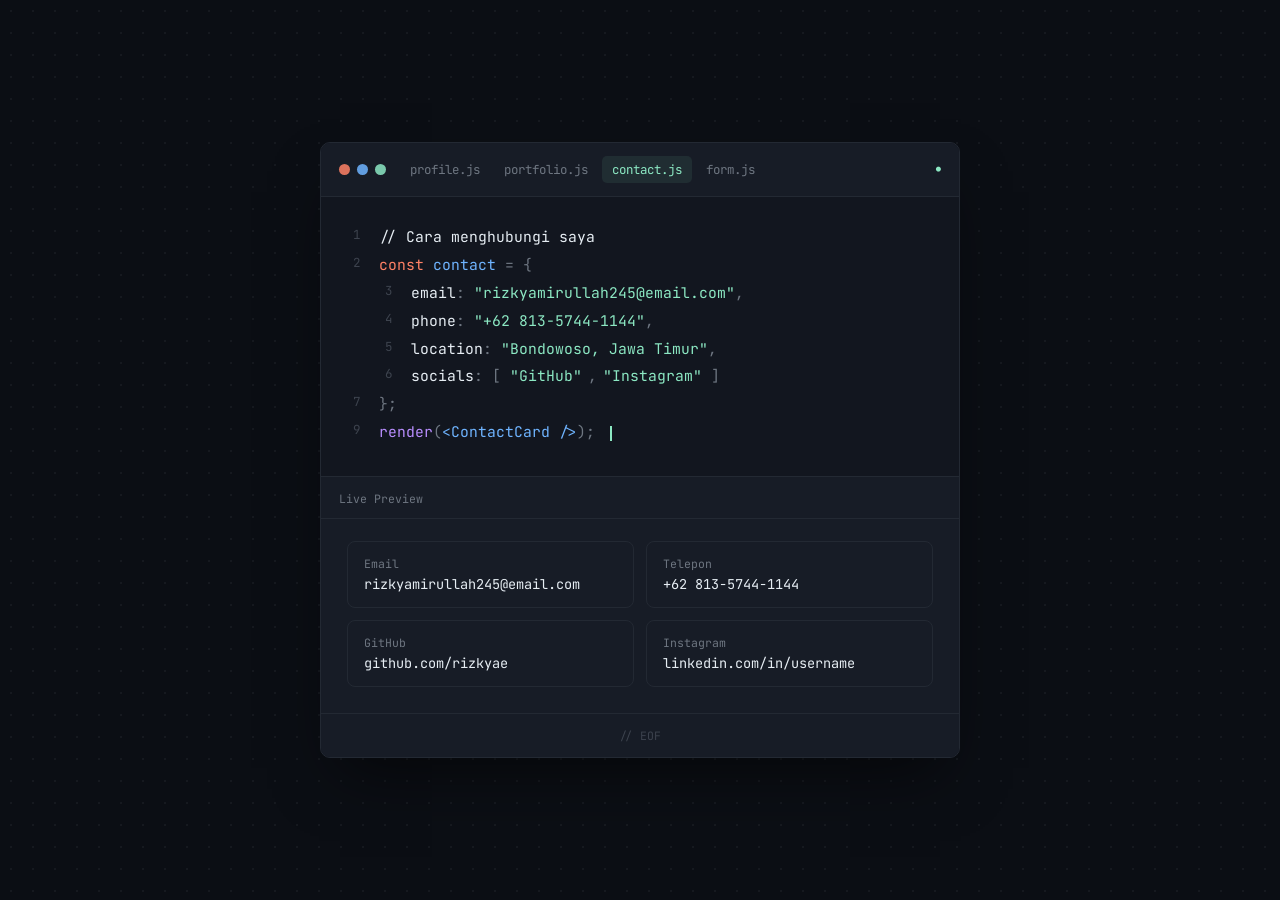
==== kontak.html @ 6791084a "Add files via upload" ====
<!DOCTYPE html>
<html lang="id">
<head>
    <meta charset="UTF-8">
    <meta name="viewport" content="width=device-width, initial-scale=1.0">
    <title>Kontak — M Miftahul Rizky A</title>
    <link rel="preconnect" href="https://fonts.googleapis.com">
    <link rel="preconnect" href="https://fonts.gstatic.com" crossorigin>
    <link href="https://fonts.googleapis.com/css2?family=JetBrains+Mono:ital,wght@0,400;0,500;0,600;0,700;1,400&display=swap" rel="stylesheet">
    <link rel="stylesheet" href="style.css">
</head>
<body>

    <main class="editor" role="main" aria-label="Halaman kontak dalam bentuk kode">

        <div class="titlebar">
            <div class="dots" aria-hidden="true">
                <span class="dot dot-a"></span>
                <span class="dot dot-b"></span>
                <span class="dot dot-c"></span>
            </div>
            <nav class="tabs" aria-label="Navigasi halaman">
                <a href="index.html" class="tab">profile.js</a>
                <a href="portofolio.html" class="tab">portfolio.js</a>
                <a href="kontak.html" class="tab active">contact.js</a>
                <a href="formulir.html" class="tab">form.js</a>
            </nav>
            <span class="filestatus" aria-hidden="true">●</span>
        </div>

        <div class="editor-body">

            <p class="line comment">
                <span class="token-comment">// Cara menghubungi saya</span>
            </p>

            <p class="line">
                <span class="keyword">const</span> <span class="variable">contact</span> <span class="punct">= {</span>
            </p>

            <p class="line indent">
                <span class="key">email</span><span class="punct">:</span> <span class="string">"rizkyamirullah245@email.com"</span><span class="punct">,</span>
            </p>

            <p class="line indent">
                <span class="key">phone</span><span class="punct">:</span> <span class="string">"+62 813-5744-1144"</span><span class="punct">,</span>
            </p>

            <p class="line indent">
                <span class="key">location</span><span class="punct">:</span> <span class="string">"Bondowoso, Jawa Timur"</span><span class="punct">,</span>
            </p>

            <p class="line indent skills-line">
                <span class="key">socials</span><span class="punct">: [</span>
                <span class="skills-list">
                    <span class="string chip">"GitHub"</span><span class="punct">,</span>
                    <span class="string chip">"Instagram"</span>
                </span>
                <span class="punct">]</span>
            </p>

            <p class="line">
                <span class="punct">};</span>
            </p>

            <p class="line blank" aria-hidden="true"></p>

            <p class="line call">
                <span class="func">render</span><span class="punct">(</span><span class="variable">&lt;ContactCard /&gt;</span><span class="punct">);</span>
                <span class="cursor" aria-hidden="true"></span>
            </p>

        </div>

        <div class="preview">
            <div class="preview-header">
                <span class="preview-label">Live Preview</span>
            </div>
            <div class="preview-body contact-grid">
                <a href="mailto:nama@email.com" class="contact-item">
                    <span class="contact-label">Email</span>
                    <span class="contact-value">rizkyamirullah245@email.com</span>
                </a>
                <a href="tel:+628xxxxxxxxx" class="contact-item">
                    <span class="contact-label">Telepon</span>
                    <span class="contact-value">+62 813-5744-1144</span>
                </a>
                <a href="https://github.com" target="_blank" rel="noopener" class="contact-item">
                    <span class="contact-label">GitHub</span>
                    <span class="contact-value">github.com/rizkyae</span>
                </a>
                <a href="https://linkedin.com" target="_blank" rel="noopener" class="contact-item">
                    <span class="contact-label">Instagram</span>
                    <span class="contact-value">linkedin.com/in/username</span>
                </a>
            </div>
        </div>

        <p class="eof">// EOF</p>

    </main>

</body>
</html>
---- style.css ----
:root {
    --bg: #0b0e14;
    --panel: #12161f;
    --titlebar: #171c26;
    --border: #232933;

    --text: #e6edf3;
    --muted: #6e7681;

    --coral: #ff8266;
    --mint: #8ce8c3;
    --lavender: #b98eff;
    --sky: #6fb4ff;

    --line-number: #3d434e;
    --focus-ring: #8ce8c3;

    --mono: 'JetBrains Mono', 'Fira Code', ui-monospace, SFMono-Regular, Menlo, Consolas, monospace;
}

* {
    margin: 0;
    padding: 0;
    box-sizing: border-box;
}

body {
    background-color: var(--bg);
    background-image:
        radial-gradient(circle, rgba(230, 237, 243, 0.05) 1px, transparent 1px);
    background-size: 22px 22px;
    color: var(--text);
    font-family: var(--mono);
    display: flex;
    justify-content: center;
    align-items: center;
    min-height: 100vh;
    padding: 32px 20px;
}

.editor {
    width: 100%;
    max-width: 640px;
    background: var(--panel);
    border: 1px solid var(--border);
    border-radius: 10px;
    overflow: hidden;
    box-shadow: 0 30px 60px -20px rgba(0, 0, 0, 0.6);
}

/* ---------- Titlebar ---------- */

.titlebar {
    display: flex;
    align-items: center;
    gap: 14px;
    padding: 13px 18px;
    background: var(--titlebar);
    border-bottom: 1px solid var(--border);
}

.dots {
    display: flex;
    gap: 7px;
}

.dot {
    width: 11px;
    height: 11px;
    border-radius: 50%;
    opacity: 0.85;
}

.dot-a { background: var(--coral); }
.dot-b { background: var(--sky); }
.dot-c { background: var(--mint); }

.filename {
    font-size: 0.8rem;
    color: var(--muted);
}

.tabs {
    display: flex;
    gap: 4px;
    overflow-x: auto;
    scrollbar-width: none;
}

.tabs::-webkit-scrollbar {
    display: none;
}

.tab {
    font-size: 0.78rem;
    color: var(--muted);
    text-decoration: none;
    padding: 5px 10px;
    border-radius: 5px;
    white-space: nowrap;
    transition: color 0.15s ease, background-color 0.15s ease;
}

.tab:hover,
.tab:focus-visible {
    color: var(--text);
}

.tab.active {
    color: var(--mint);
    background: rgba(140, 232, 195, 0.08);
}

.tab:focus-visible {
    outline: 2px solid var(--focus-ring);
    outline-offset: 2px;
}

.filestatus {
    margin-left: auto;
    font-size: 0.5rem;
    color: var(--mint);
    flex-shrink: 0;
}

/* ---------- Code body ---------- */

.editor-body {
    padding: 26px 26px 30px 0;
    font-size: 0.92rem;
    line-height: 1.9;
}

.line {
    position: relative;
    padding-left: 58px;
    padding-right: 26px;
    white-space: normal;
    overflow-wrap: break-word;
}

.line::before {
    counter-increment: code-line;
    content: counter(code-line);
    position: absolute;
    left: 0;
    width: 40px;
    text-align: right;
    color: var(--line-number);
    font-size: 0.85em;
    user-select: none;
}

.editor-body {
    counter-reset: code-line;
}

.line.blank {
    line-height: 1.2;
}

.line.blank::before {
    content: "";
}

.indent {
    padding-left: 90px;
}

.indent::before {
    left: 32px;
}

.keyword { color: var(--coral); }
.variable { color: var(--sky); }
.key { color: var(--text); }
.punct { color: var(--muted); }
.string { color: var(--mint); }
.func { color: var(--lavender); text-decoration: none; }

.string-multiline {
    display: inline;
}

.call .func {
    border-bottom: 1px solid transparent;
    transition: border-color 0.15s ease, color 0.15s ease;
}

.call .func:hover,
.call .func:focus-visible {
    color: var(--sky);
    border-bottom-color: currentColor;
}

.call .func:focus-visible {
    outline: 2px solid var(--focus-ring);
    outline-offset: 3px;
    border-radius: 2px;
}

/* ---------- Avatar ---------- */

.avatar-line {
    align-items: center;
}

.avatar {
    width: 44px;
    height: 44px;
    border-radius: 8px;
    object-fit: cover;
    vertical-align: middle;
    margin-left: 8px;
    border: 1px solid var(--border);
    transform: translateY(10px);
}

/* ---------- Skills ---------- */

.skills-list {
    display: inline-flex;
    flex-wrap: wrap;
    gap: 0 6px;
}

.chip {
    display: inline-block;
}

/* ---------- Cursor ---------- */

.cursor {
    display: inline-block;
    width: 2px;
    height: 1em;
    background: var(--mint);
    vertical-align: middle;
    margin-left: 6px;
    animation: blink 1.1s step-start infinite;
}

@keyframes blink {
    50% { opacity: 0; }
}

@media (prefers-reduced-motion: reduce) {
    .cursor {
        animation: none;
    }
    .call .func {
        transition: none;
    }
}

/* ---------- Live preview panel ---------- */

.preview {
    border-top: 1px solid var(--border);
    background: var(--titlebar);
}

.preview-header {
    padding: 10px 18px;
    border-bottom: 1px solid var(--border);
}

.preview-label {
    font-size: 0.72rem;
    color: var(--muted);
}

.preview-body {
    display: flex;
    flex-wrap: wrap;
    gap: 12px;
    padding: 22px 26px 26px;
}

.action {
    font-family: var(--mono);
    font-size: 0.88rem;
    text-decoration: none;
    padding: 11px 20px;
    border-radius: 7px;
    border: 1px solid transparent;
    transition: transform 0.15s ease, border-color 0.15s ease, background-color 0.15s ease, color 0.15s ease;
}

.action-primary {
    background: var(--mint);
    color: #0b0e14;
    font-weight: 600;
}

.action-primary:hover,
.action-primary:focus-visible {
    background: #a4f0d3;
    transform: translateY(-1px);
}

.action-secondary {
    background: transparent;
    color: var(--sky);
    border-color: var(--sky);
}

.action-secondary:hover,
.action-secondary:focus-visible {
    background: rgba(111, 180, 255, 0.1);
    transform: translateY(-1px);
}

.action-tertiary {
    background: transparent;
    color: var(--lavender);
    border-color: var(--border);
}

.action-tertiary:hover,
.action-tertiary:focus-visible {
    background: rgba(185, 142, 255, 0.08);
    border-color: var(--lavender);
    transform: translateY(-1px);
}

.action:focus-visible {
    outline: 2px solid var(--focus-ring);
    outline-offset: 2px;
}

/* ---------- EOF footer ---------- */

.eof {
    text-align: center;
    font-size: 0.72rem;
    color: var(--line-number);
    padding: 14px 0;
    background: var(--titlebar);
    border-top: 1px solid var(--border);
}

/* ---------- Project grid (portofolio.html) ---------- */

.project-grid {
    flex-direction: column;
    gap: 14px;
}

.project-card {
    position: relative;
    border: 1px solid var(--border);
    border-radius: 8px;
    padding: 18px 20px;
    background: var(--panel);
}

.project-index {
    display: block;
    font-size: 0.72rem;
    color: var(--line-number);
    margin-bottom: 6px;
}

.project-title {
    font-size: 0.98rem;
    font-weight: 600;
    color: var(--text);
    margin-bottom: 8px;
}

.project-desc {
    font-size: 0.82rem;
    line-height: 1.6;
    color: var(--muted);
    margin-bottom: 14px;
    max-width: 56ch;
}

.project-tags {
    display: flex;
    flex-wrap: wrap;
    gap: 6px;
    margin-bottom: 14px;
}

.tag {
    font-size: 0.72rem;
    color: var(--sky);
    border: 1px solid var(--border);
    border-radius: 5px;
    padding: 3px 9px;
}

.project-link {
    display: inline-block;
    font-size: 0.82rem;
    color: var(--mint);
    text-decoration: none;
    border-bottom: 1px solid transparent;
    transition: border-color 0.15s ease;
}

.project-link:hover,
.project-link:focus-visible {
    border-bottom-color: var(--mint);
}

.project-link:focus-visible {
    outline: 2px solid var(--focus-ring);
    outline-offset: 2px;
}

/* ---------- Contact grid (kontak.html) ---------- */

.contact-grid {
    display: flex;
    flex-wrap: wrap;
    gap: 12px;
}

.contact-item {
    display: flex;
    flex-direction: column;
    gap: 4px;
    flex: 1 1 calc(50% - 6px);
    min-width: 180px;
    text-decoration: none;
    border: 1px solid var(--border);
    border-radius: 8px;
    padding: 14px 16px;
    transition: border-color 0.15s ease, transform 0.15s ease;
}

.contact-item:hover,
.contact-item:focus-visible {
    border-color: var(--sky);
    transform: translateY(-1px);
}

.contact-item:focus-visible {
    outline: 2px solid var(--focus-ring);
    outline-offset: 2px;
}

.contact-label {
    font-size: 0.72rem;
    color: var(--muted);
}

.contact-value {
    font-size: 0.85rem;
    color: var(--text);
}

/* ---------- Contact form (formulir.html) ---------- */

.contact-form {
    display: flex;
    flex-direction: column;
    gap: 16px;
    width: 100%;
}

.form-field {
    display: flex;
    flex-direction: column;
    gap: 6px;
}

.field-key {
    font-size: 0.8rem;
    color: var(--text);
}

.form-field input,
.form-field textarea {
    font-family: var(--mono);
    font-size: 0.88rem;
    color: var(--mint);
    background: var(--bg);
    border: 1px solid var(--border);
    border-radius: 6px;
    padding: 10px 12px;
    resize: vertical;
}

.form-field input::placeholder,
.form-field textarea::placeholder {
    color: var(--line-number);
}

.form-field input:focus,
.form-field textarea:focus {
    outline: none;
    border-color: var(--mint);
}

.form-submit {
    align-self: flex-start;
    border: none;
    cursor: pointer;
}

/* ---------- Responsive ---------- */

@media (max-width: 480px) {
    .editor-body {
        padding: 20px 16px 24px 0;
        font-size: 0.82rem;
        line-height: 1.8;
    }

    .line {
        padding-left: 40px;
        padding-right: 12px;
    }

    .line::before {
        width: 26px;
    }

    .indent {
        padding-left: 62px;
    }

    .indent::before {
        left: 20px;
    }

    .avatar {
        width: 36px;
        height: 36px;
    }

    .preview-body {
        padding: 18px 16px 22px;
        gap: 10px;
    }

    .action {
        font-size: 0.82rem;
        padding: 10px 16px;
    }

    .tab {
        font-size: 0.72rem;
        padding: 4px 8px;
    }

    .contact-item {
        flex: 1 1 100%;
    }
}
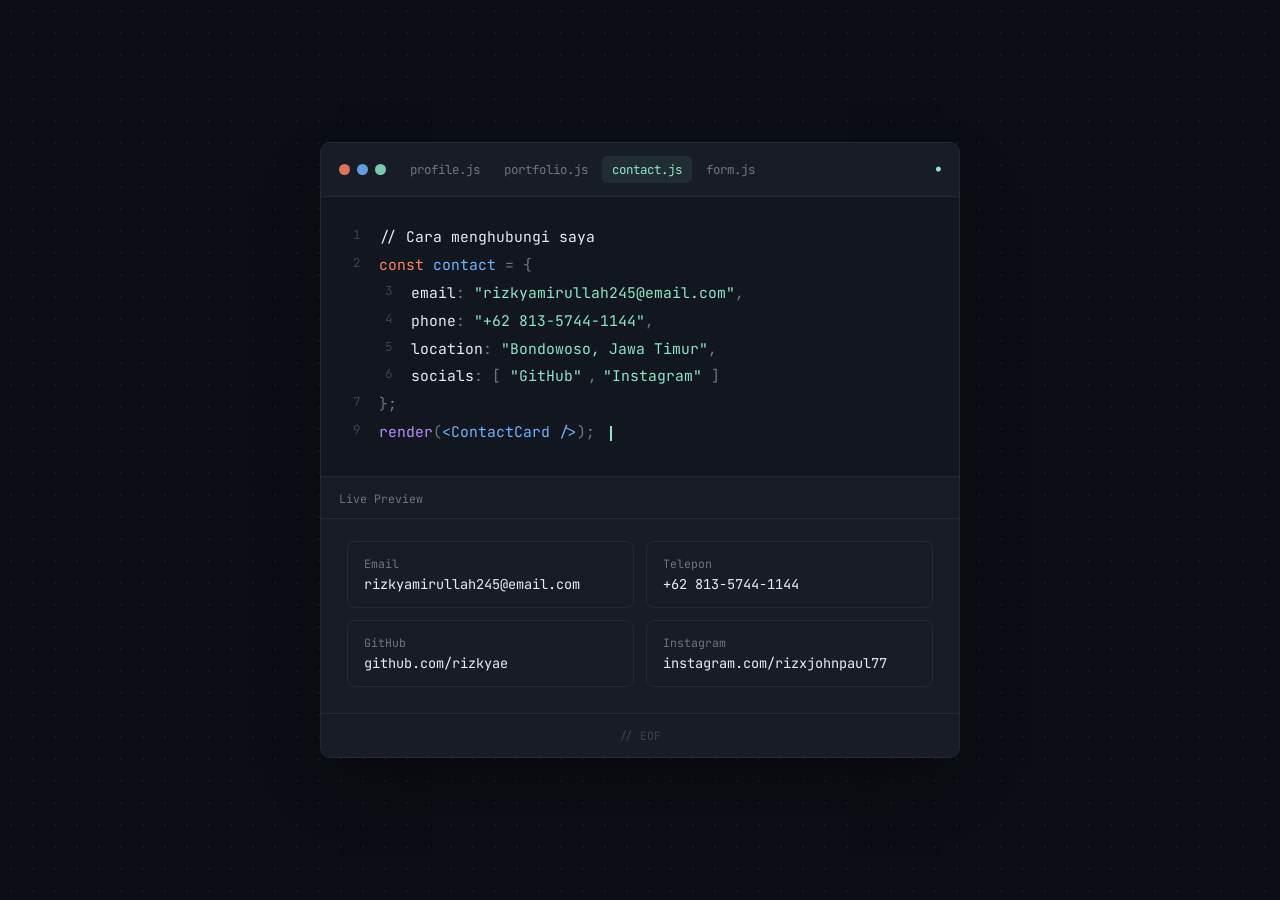
==== commit d1758ef3: "Update kontak.html" ====
--- a/kontak.html
+++ b/kontak.html
@@ -91,7 +91,7 @@
                 </a>
                 <a href="https://linkedin.com" target="_blank" rel="noopener" class="contact-item">
                     <span class="contact-label">Instagram</span>
-                    <span class="contact-value">linkedin.com/in/username</span>
+                    <span class="contact-value">instagram.com/rizxjohnpaul77</span>
                 </a>
             </div>
         </div>
@@ -101,4 +101,4 @@
     </main>
 
 </body>
-</html>+</html>
--- a/style.css
+++ b/style.css
@@ -206,8 +206,8 @@
 }
 
 .avatar {
-    width: 44px;
-    height: 44px;
+    width: 100px;
+    height: 100px;
     border-radius: 8px;
     object-fit: cover;
     vertical-align: middle;
@@ -551,4 +551,4 @@
     .contact-item {
         flex: 1 1 100%;
     }
-}+}
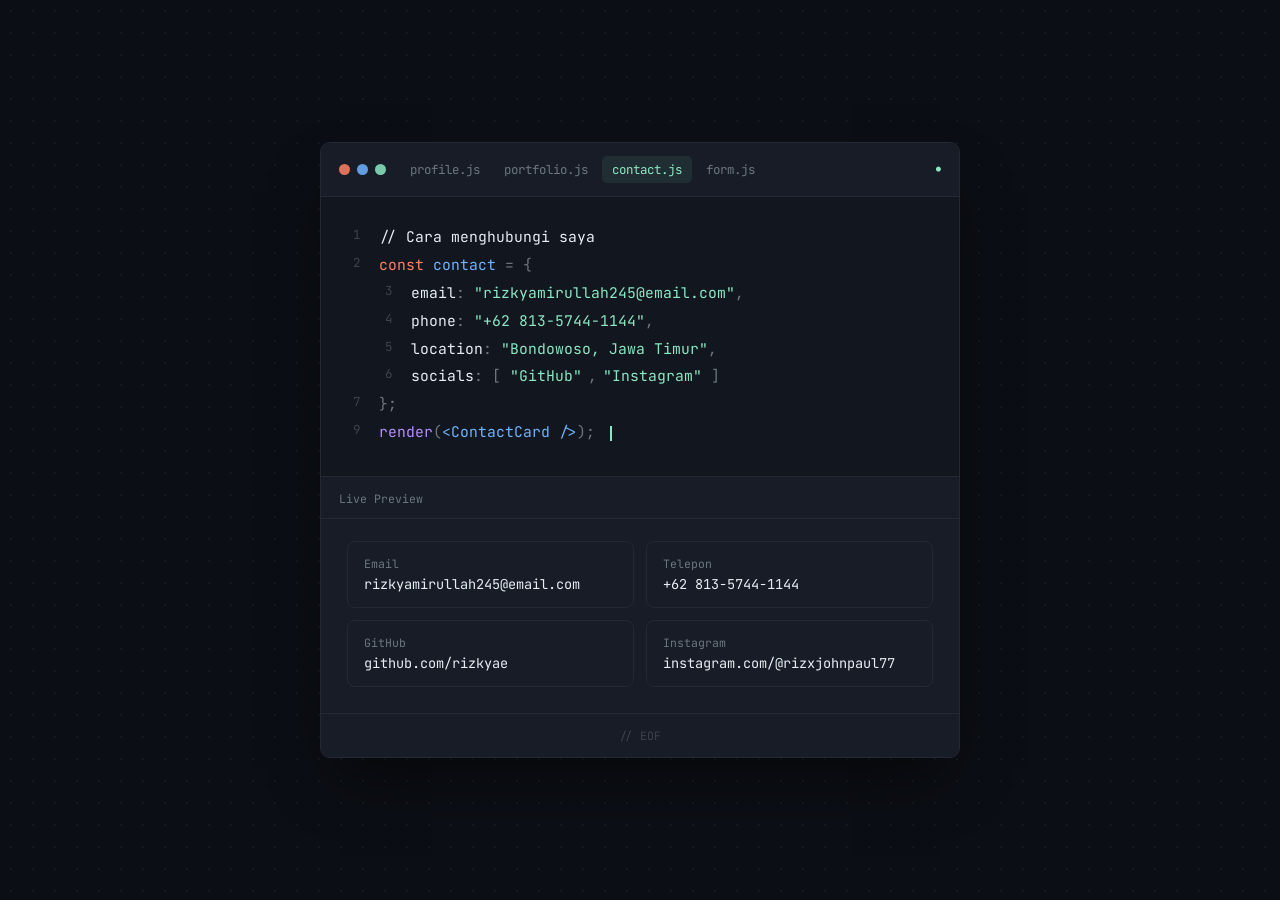
==== commit cfb1c4df: "Update kontak.html" ====
--- a/kontak.html
+++ b/kontak.html
@@ -77,21 +77,21 @@
                 <span class="preview-label">Live Preview</span>
             </div>
             <div class="preview-body contact-grid">
-                <a href="mailto:nama@email.com" class="contact-item">
+                <a href="mailto:rizkyamirullah245@gmail.com" class="contact-item">
                     <span class="contact-label">Email</span>
                     <span class="contact-value">rizkyamirullah245@email.com</span>
                 </a>
-                <a href="tel:+628xxxxxxxxx" class="contact-item">
+                <a href="tel:+6281357441144" class="contact-item">
                     <span class="contact-label">Telepon</span>
                     <span class="contact-value">+62 813-5744-1144</span>
                 </a>
-                <a href="https://github.com" target="_blank" rel="noopener" class="contact-item">
+                <a href="https://github.com/rizkyae" target="_blank" rel="noopener" class="contact-item">
                     <span class="contact-label">GitHub</span>
                     <span class="contact-value">github.com/rizkyae</span>
                 </a>
-                <a href="https://linkedin.com" target="_blank" rel="noopener" class="contact-item">
+                <a href="https://instagram.com/rizxjohnpaul77" target="_blank" rel="noopener" class="contact-item">
                     <span class="contact-label">Instagram</span>
-                    <span class="contact-value">instagram.com/rizxjohnpaul77</span>
+                    <span class="contact-value">instagram.com/@rizxjohnpaul77</span>
                 </a>
             </div>
         </div>
